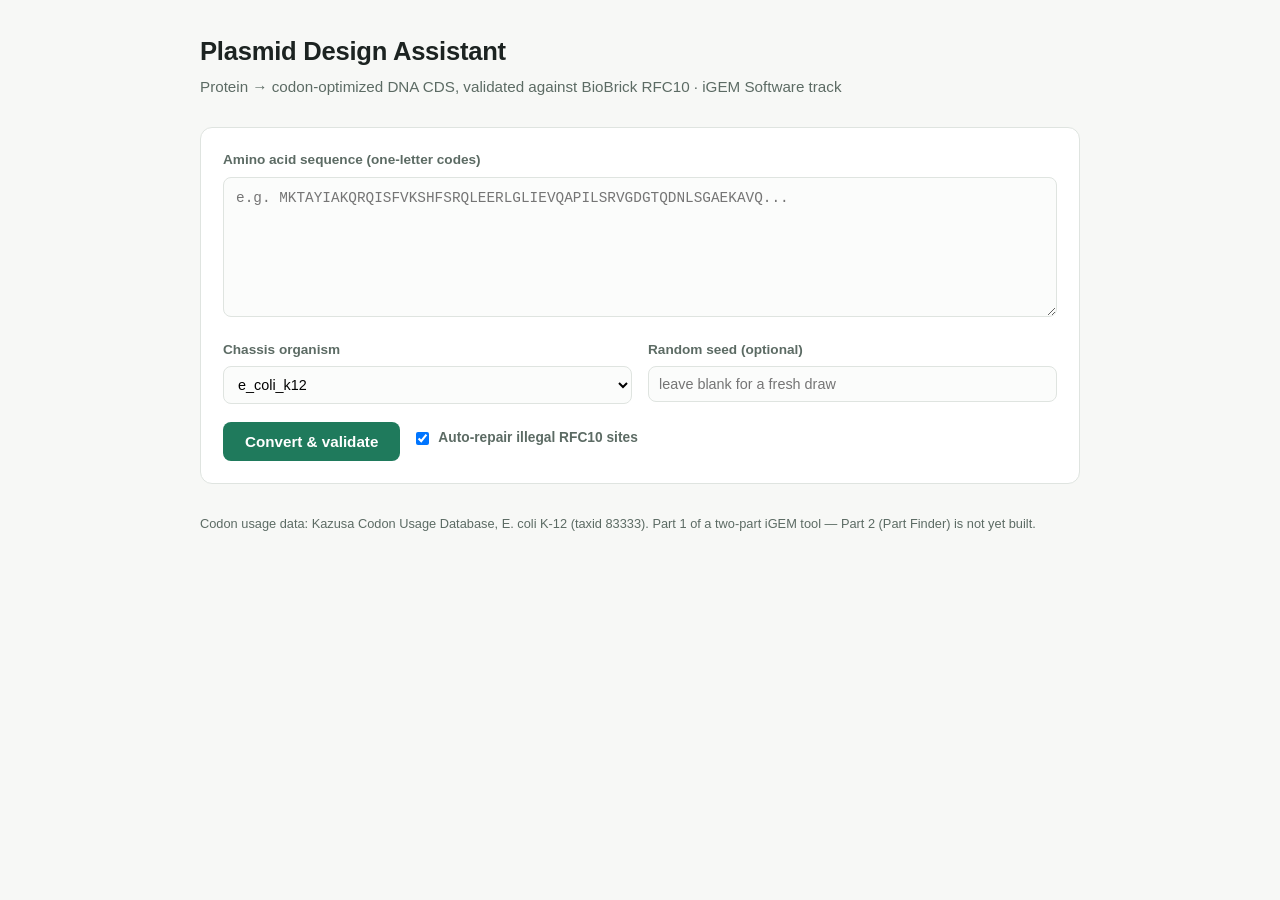
==== index.html @ 6139ef92 "added new stuff" ====
<!doctype html>
<html lang="en">
<head>
<meta charset="utf-8" />
<meta name="viewport" content="width=device-width, initial-scale=1" />
<title>Plasmid Design Assistant</title>
<style>
  :root {
    --bg: #f7f8f6;
    --panel: #ffffff;
    --ink: #1c2321;
    --muted: #5c6b64;
    --border: #dfe4e0;
    --accent: #1f7a5c;
    --accent-dark: #145940;
    --fail: #b3261e;
    --fail-bg: #fdecea;
    --warn: #8a5a00;
    --warn-bg: #fff6e0;
    --pass-bg: #e9f7ef;
    --mono: "SFMono-Regular", Consolas, "Liberation Mono", Menlo, monospace;
  }
  * { box-sizing: border-box; }
  body {
    margin: 0;
    background: var(--bg);
    color: var(--ink);
    font-family: -apple-system, BlinkMacSystemFont, "Segoe UI", Roboto, sans-serif;
    line-height: 1.5;
    padding: 32px 16px 64px;
  }
  .wrap { max-width: 880px; margin: 0 auto; }
  header { margin-bottom: 28px; }
  h1 { font-size: 1.6rem; margin: 0 0 6px; letter-spacing: -0.01em; }
  .subtitle { color: var(--muted); font-size: 0.95rem; margin: 0; }
  .panel {
    background: var(--panel);
    border: 1px solid var(--border);
    border-radius: 12px;
    padding: 22px;
    margin-bottom: 20px;
  }
  label { display: block; font-size: 0.85rem; font-weight: 600; margin-bottom: 6px; color: var(--muted); }
  textarea {
    width: 100%;
    min-height: 140px;
    padding: 12px;
    border: 1px solid var(--border);
    border-radius: 8px;
    font-family: var(--mono);
    font-size: 0.9rem;
    resize: vertical;
    background: #fbfcfb;
  }
  textarea:focus, select:focus, input:focus { outline: 2px solid var(--accent); outline-offset: 1px; }
  .row { display: flex; gap: 16px; flex-wrap: wrap; margin-top: 16px; }
  .field { flex: 1; min-width: 160px; }
  select, input[type="number"] {
    width: 100%;
    padding: 9px 10px;
    border: 1px solid var(--border);
    border-radius: 8px;
    font-size: 0.9rem;
    background: #fbfcfb;
  }
  .actions { margin-top: 18px; display: flex; align-items: center; gap: 12px; }
  button {
    background: var(--accent);
    color: white;
    border: none;
    padding: 11px 22px;
    border-radius: 8px;
    font-size: 0.95rem;
    font-weight: 600;
    cursor: pointer;
  }
  button:hover { background: var(--accent-dark); }
  button:disabled { background: #a9b6b0; cursor: not-allowed; }
  .hint { color: var(--muted); font-size: 0.82rem; }
  .checkbox-field { display: flex; align-items: center; gap: 6px; font-size: 0.86rem; color: var(--muted); cursor: pointer; }
  .checkbox-field input { width: auto; }
  .repair-note { border-radius: 8px; padding: 10px 12px; margin-top: 10px; font-size: 0.88rem; }
  .repair-note.resolved { background: var(--pass-bg); color: var(--accent-dark); }
  .repair-note.unresolved { background: var(--warn-bg); color: var(--warn); }
  .change-list { margin-top: 8px; font-family: var(--mono); font-size: 0.8rem; color: var(--muted); }
  .change-list div { margin-top: 3px; }
  .error-box {
    display: none;
    background: var(--fail-bg);
    color: var(--fail);
    border: 1px solid #f3c6c2;
    border-radius: 8px;
    padding: 12px 14px;
    margin-top: 16px;
    font-size: 0.9rem;
  }
  #results { display: none; }
  .banner {
    border-radius: 10px;
    padding: 14px 18px;
    font-weight: 700;
    font-size: 1.02rem;
    margin-bottom: 18px;
  }
  .banner.pass { background: var(--pass-bg); color: var(--accent-dark); }
  .banner.fail { background: var(--fail-bg); color: var(--fail); }
  .seq-box {
    font-family: var(--mono);
    font-size: 0.85rem;
    word-break: break-all;
    background: #f0f3f1;
    border: 1px solid var(--border);
    border-radius: 8px;
    padding: 12px;
    margin-top: 6px;
  }
  .meta-grid {
    display: grid;
    grid-template-columns: repeat(auto-fit, minmax(160px, 1fr));
    gap: 12px;
    margin: 14px 0;
  }
  .meta-item { background: #f0f3f1; border-radius: 8px; padding: 10px 12px; }
  .meta-item .k { font-size: 0.72rem; text-transform: uppercase; letter-spacing: 0.03em; color: var(--muted); }
  .meta-item .v { font-size: 0.98rem; font-weight: 600; margin-top: 2px; }
  table { width: 100%; border-collapse: collapse; margin-top: 10px; font-size: 0.88rem; }
  th, td { text-align: left; padding: 9px 10px; border-bottom: 1px solid var(--border); vertical-align: top; }
  th { color: var(--muted); font-weight: 600; font-size: 0.78rem; text-transform: uppercase; letter-spacing: 0.02em; }
  .status-pill {
    display: inline-block;
    padding: 2px 9px;
    border-radius: 999px;
    font-size: 0.76rem;
    font-weight: 700;
  }
  .status-pill.pass { background: var(--pass-bg); color: var(--accent-dark); }
  .status-pill.fail { background: var(--fail-bg); color: var(--fail); }
  .status-pill.warn { background: var(--warn-bg); color: var(--warn); }
  .occ { font-family: var(--mono); font-size: 0.8rem; color: var(--muted); margin-top: 3px; }
  footer { color: var(--muted); font-size: 0.8rem; margin-top: 30px; }
  footer a { color: var(--accent-dark); }
</style>
</head>
<body>
<div class="wrap">
  <header>
    <h1>Plasmid Design Assistant</h1>
    <p class="subtitle">Protein &rarr; codon-optimized DNA CDS, validated against BioBrick RFC10 &middot; iGEM Software track</p>
  </header>

  <div class="panel">
    <label for="protein">Amino acid sequence (one-letter codes)</label>
    <textarea id="protein" placeholder="e.g. MKTAYIAKQRQISFVKSHFSRQLEERLGLIEVQAPILSRVGDGTQDNLSGAEKAVQ..."></textarea>

    <div class="row">
      <div class="field">
        <label for="organism">Chassis organism</label>
        <select id="organism"></select>
      </div>
      <div class="field">
        <label for="seed">Random seed (optional)</label>
        <input id="seed" type="number" placeholder="leave blank for a fresh draw" />
      </div>
    </div>

    <div class="actions">
      <button id="submit">Convert &amp; validate</button>
      <label class="checkbox-field">
        <input type="checkbox" id="autoFix" checked />
        Auto-repair illegal RFC10 sites
      </label>
      <span class="hint" id="statusHint"></span>
    </div>

    <div class="error-box" id="errorBox"></div>
  </div>

  <div id="results">
    <div class="banner" id="banner"></div>

    <div class="panel">
      <div class="meta-grid">
        <div class="meta-item"><div class="k">Protein length</div><div class="v" id="metaProteinLen">-</div></div>
        <div class="meta-item"><div class="k">CDS length</div><div class="v" id="metaDnaLen">-</div></div>
        <div class="meta-item"><div class="k">Chassis</div><div class="v" id="metaOrganism">-</div></div>
        <div class="meta-item"><div class="k">Stop codon</div><div class="v" id="metaStop">-</div></div>
      </div>

      <label>Optimized DNA CDS</label>
      <div class="seq-box" id="dnaSeq"></div>
    </div>

    <div class="panel" id="repairPanel" style="display: none;">
      <label style="margin-bottom: 6px;">Automatic illegal-site repair</label>
      <div id="repairNote"></div>
      <div class="change-list" id="repairChanges"></div>
    </div>

    <div class="panel">
      <label style="margin-bottom: 10px;">RFC10 compatibility validation</label>
      <table>
        <thead>
          <tr><th>Enzyme</th><th>Site</th><th>Severity</th><th>Result</th></tr>
        </thead>
        <tbody id="validationBody"></tbody>
      </table>
    </div>

    <div class="panel">
      <label>Codon usage source</label>
      <p id="sourceText" style="margin: 4px 0 0; font-size: 0.88rem; color: var(--muted);"></p>
    </div>
  </div>

  <footer>
    Codon usage data: Kazusa Codon Usage Database, E. coli K-12 (taxid 83333). Part 1 of a two-part iGEM tool &mdash; Part 2 (Part Finder) is not yet built.
  </footer>
</div>

<script>
const proteinEl = document.getElementById("protein");
const organismEl = document.getElementById("organism");
const seedEl = document.getElementById("seed");
const autoFixEl = document.getElementById("autoFix");
const submitBtn = document.getElementById("submit");
const statusHint = document.getElementById("statusHint");
const errorBox = document.getElementById("errorBox");
const results = document.getElementById("results");

async function loadOrganisms() {
  try {
    const res = await fetch("/api/organisms");
    const data = await res.json();
    organismEl.innerHTML = "";
    for (const org of data.organisms) {
      const opt = document.createElement("option");
      opt.value = org;
      opt.textContent = org;
      if (org === data.default) opt.selected = true;
      organismEl.appendChild(opt);
    }
  } catch (e) {
    organismEl.innerHTML = '<option value="e_coli_k12">e_coli_k12</option>';
  }
}

function severityLabel(sev) {
  return sev === "fail" ? "Hard fail" : "Warning";
}

function statusPill(passed, severity) {
  if (passed) return '<span class="status-pill pass">PASS</span>';
  return severity === "fail"
    ? '<span class="status-pill fail">FAIL</span>'
    : '<span class="status-pill warn">FLAGGED</span>';
}

function render(report) {
  errorBox.style.display = "none";
  results.style.display = "block";

  const banner = document.getElementById("banner");
  const overallPass = report.validation.overall_pass;
  const repair = report.repair;
  banner.className = "banner " + (overallPass ? "pass" : "fail");
  if (overallPass && repair && repair.attempted && repair.resolved) {
    banner.textContent = "PASS — illegal site(s) were found and auto-repaired; see below";
  } else if (overallPass) {
    banner.textContent = "PASS — no illegal RFC10 restriction sites found";
  } else {
    banner.textContent = "FAIL — illegal RFC10 restriction site(s) found; see table below";
  }

  const repairPanel = document.getElementById("repairPanel");
  const repairNote = document.getElementById("repairNote");
  const repairChanges = document.getElementById("repairChanges");
  if (repair && repair.attempted) {
    repairPanel.style.display = "block";
    const n = repair.changes.length;
    repairNote.className = "repair-note " + (repair.resolved ? "resolved" : "unresolved");
    repairNote.textContent = repair.resolved
      ? `Resolved: changed ${n} codon(s) over ${repair.iterations} pass(es). The protein sequence is unchanged.`
      : `NOT fully resolved after ${repair.iterations} pass(es) (${n} codon(s) changed). ` +
        "One or more illegal sites could not be removed by a synonymous codon change alone.";
    repairChanges.innerHTML = repair.changes
      .map(
        (c) =>
          `<div>position ${c.position} (${c.amino_acid}): ${c.old_codon} &rarr; ${c.new_codon} &mdash; breaking up a ${c.enzyme} site</div>`
      )
      .join("");
  } else {
    repairPanel.style.display = "none";
  }

  document.getElementById("metaProteinLen").textContent = report.protein.length + " aa";
  document.getElementById("metaDnaLen").textContent = report.dna.length + " bp";
  document.getElementById("metaOrganism").textContent = report.organism;
  document.getElementById("metaStop").textContent = report.protein.stop_codon_appended
    ? "appended"
    : "from input";
  document.getElementById("dnaSeq").textContent = report.dna.sequence;

  const body = document.getElementById("validationBody");
  body.innerHTML = "";
  for (const check of report.validation.checks) {
    const tr = document.createElement("tr");
    let occHtml = "";
    if (check.occurrences.length) {
      occHtml = check.occurrences
        .map(
          (o) =>
            `<div class="occ">strand ${o.strand}, position ${o.start}-${o.end} (${o.matched_sequence})</div>`
        )
        .join("");
    }
    tr.innerHTML = `
      <td>${check.enzyme}</td>
      <td><code>${check.pattern}</code>${occHtml}</td>
      <td>${severityLabel(check.severity)}</td>
      <td>${statusPill(check.passed, check.severity)}</td>
    `;
    body.appendChild(tr);
  }

  const src = report.codon_usage_source;
  document.getElementById("sourceText").innerHTML =
    `${src.source} &mdash; <a href="${src.source_url}" target="_blank" rel="noopener">${src.source_url}</a>`;
}

async function submit() {
  const protein = proteinEl.value.trim();
  errorBox.style.display = "none";
  if (!protein) {
    errorBox.textContent = "Paste a protein sequence first.";
    errorBox.style.display = "block";
    return;
  }

  submitBtn.disabled = true;
  statusHint.textContent = "Converting...";
  results.style.display = "none";

  try {
    const res = await fetch("/api/convert", {
      method: "POST",
      headers: { "Content-Type": "application/json" },
      body: JSON.stringify({
        protein,
        organism: organismEl.value,
        seed: seedEl.value === "" ? null : seedEl.value,
        auto_fix: autoFixEl.checked,
      }),
    });
    const data = await res.json();
    if (!res.ok) {
      errorBox.textContent = data.error || "Something went wrong.";
      errorBox.style.display = "block";
    } else {
      render(data);
    }
  } catch (e) {
    errorBox.textContent = "Network error: " + e.message;
    errorBox.style.display = "block";
  } finally {
    submitBtn.disabled = false;
    statusHint.textContent = "";
  }
}

submitBtn.addEventListener("click", submit);
loadOrganisms();
</script>
</body>
</html>
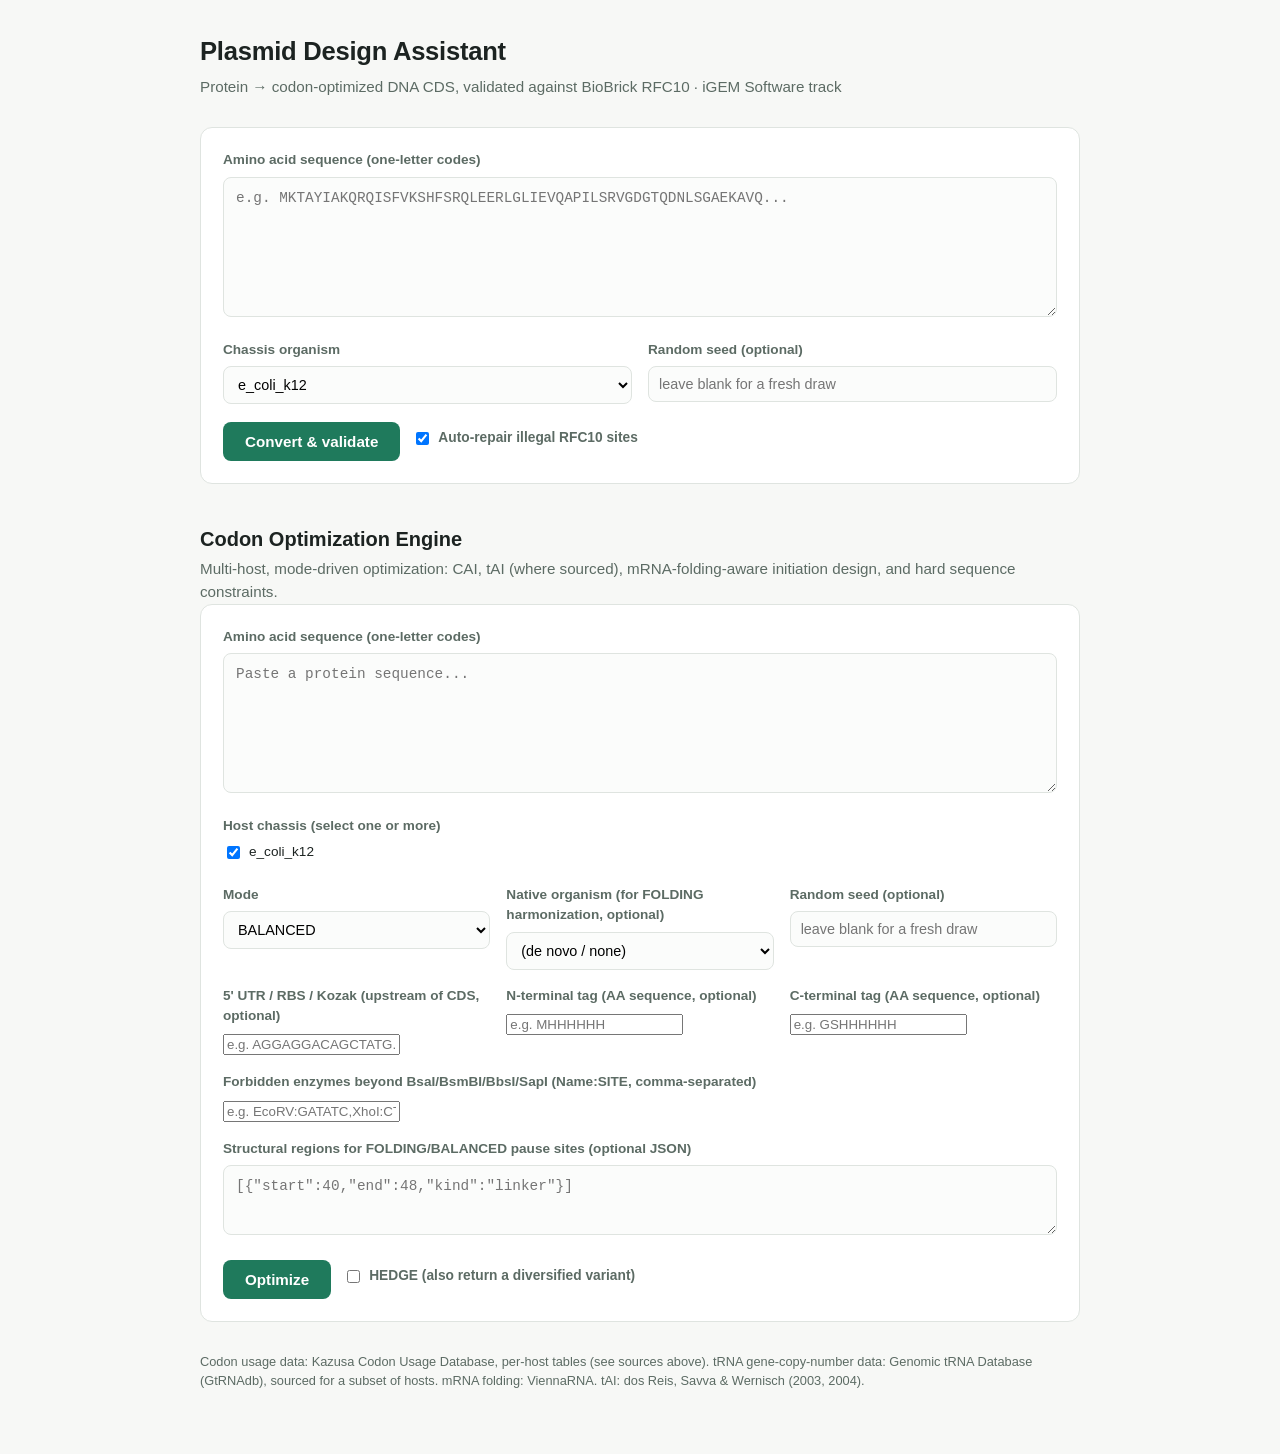
==== commit 31391dff: "Add multi-host, mode-driven codon optimization engine Implements the PRODUCTION/FOLDING/BALANCED/ALL" ====
--- a/index.html
+++ b/index.html
@@ -139,6 +139,22 @@
   .occ { font-family: var(--mono); font-size: 0.8rem; color: var(--muted); margin-top: 3px; }
   footer { color: var(--muted); font-size: 0.8rem; margin-top: 30px; }
   footer a { color: var(--accent-dark); }
+  h2 { font-size: 1.25rem; margin: 40px 0 4px; }
+  .host-grid { display: grid; grid-template-columns: repeat(auto-fill, minmax(150px, 1fr)); gap: 6px; margin-top: 6px; }
+  .host-grid label { display: flex; align-items: center; gap: 6px; font-weight: 400; font-size: 0.85rem; color: var(--ink); cursor: pointer; }
+  .host-grid input { width: auto; }
+  textarea.small { min-height: 70px; }
+  .opt-card { border: 1px solid var(--border); border-radius: 10px; padding: 16px 18px; margin-top: 14px; }
+  .opt-card h3 { margin: 0 0 8px; font-size: 1rem; }
+  .opt-card .seq-box { font-size: 0.78rem; }
+  .kv-grid { display: grid; grid-template-columns: repeat(auto-fit, minmax(140px, 1fr)); gap: 10px; margin: 10px 0; }
+  .kv-grid .item { background: #f0f3f1; border-radius: 8px; padding: 8px 10px; }
+  .kv-grid .item .k { font-size: 0.7rem; text-transform: uppercase; color: var(--muted); }
+  .kv-grid .item .v { font-size: 0.92rem; font-weight: 600; }
+  .badge-row { display: flex; flex-wrap: wrap; gap: 6px; margin-top: 8px; }
+  .notes-list { margin-top: 8px; font-size: 0.82rem; color: var(--muted); }
+  .notes-list div { margin-top: 3px; }
+  .caveat { font-style: italic; color: var(--muted); margin-top: 18px; font-size: 0.88rem; }
 </style>
 </head>
 <body>
@@ -212,8 +228,96 @@
     </div>
   </div>
 
+  <h2>Codon Optimization Engine</h2>
+  <p class="subtitle">Multi-host, mode-driven optimization: CAI, tAI (where sourced), mRNA-folding-aware initiation design, and hard sequence constraints.</p>
+
+  <div class="panel">
+    <label for="optProtein">Amino acid sequence (one-letter codes)</label>
+    <textarea id="optProtein" placeholder="Paste a protein sequence..."></textarea>
+
+    <div class="row">
+      <div class="field">
+        <label>Host chassis (select one or more)</label>
+        <div class="host-grid" id="optHosts"></div>
+      </div>
+    </div>
+
+    <div class="row">
+      <div class="field">
+        <label for="optMode">Mode</label>
+        <select id="optMode">
+          <option value="BALANCED" selected>BALANCED</option>
+          <option value="PRODUCTION">PRODUCTION</option>
+          <option value="FOLDING">FOLDING</option>
+          <option value="ALL">ALL</option>
+        </select>
+      </div>
+      <div class="field">
+        <label for="optNativeOrganism">Native organism (for FOLDING harmonization, optional)</label>
+        <select id="optNativeOrganism"><option value="">(de novo / none)</option></select>
+      </div>
+      <div class="field">
+        <label for="optSeed">Random seed (optional)</label>
+        <input id="optSeed" type="number" placeholder="leave blank for a fresh draw" />
+      </div>
+    </div>
+
+    <div class="row">
+      <div class="field">
+        <label for="optUtr">5' UTR / RBS / Kozak (upstream of CDS, optional)</label>
+        <input id="optUtr" type="text" placeholder="e.g. AGGAGGACAGCTATG..." />
+      </div>
+      <div class="field">
+        <label for="optNTag">N-terminal tag (AA sequence, optional)</label>
+        <input id="optNTag" type="text" placeholder="e.g. MHHHHHH" />
+      </div>
+      <div class="field">
+        <label for="optCTag">C-terminal tag (AA sequence, optional)</label>
+        <input id="optCTag" type="text" placeholder="e.g. GSHHHHHH" />
+      </div>
+    </div>
+
+    <div class="row">
+      <div class="field">
+        <label for="optForbidden">Forbidden enzymes beyond BsaI/BsmBI/BbsI/SapI (Name:SITE, comma-separated)</label>
+        <input id="optForbidden" type="text" placeholder="e.g. EcoRV:GATATC,XhoI:CTCGAG" />
+      </div>
+    </div>
+
+    <div class="row">
+      <div class="field">
+        <label for="optRegions">Structural regions for FOLDING/BALANCED pause sites (optional JSON)</label>
+        <textarea id="optRegions" class="small" placeholder='[{"start":40,"end":48,"kind":"linker"}]'></textarea>
+      </div>
+    </div>
+
+    <div class="actions">
+      <button id="optSubmit">Optimize</button>
+      <label class="checkbox-field">
+        <input type="checkbox" id="optHedge" />
+        HEDGE (also return a diversified variant)
+      </label>
+      <span class="hint" id="optStatusHint"></span>
+    </div>
+
+    <div class="error-box" id="optErrorBox"></div>
+  </div>
+
+  <div id="optResults" style="display: none;">
+    <div id="optCards"></div>
+
+    <div class="panel">
+      <label style="margin-bottom: 10px;">Summary</label>
+      <table>
+        <thead><tr><th>Host</th><th>Mode</th><th>CAI</th><th>tAI</th><th>5' dG</th><th>Result</th></tr></thead>
+        <tbody id="optSummaryBody"></tbody>
+      </table>
+      <p class="caveat" id="optCaveat"></p>
+    </div>
+  </div>
+
   <footer>
-    Codon usage data: Kazusa Codon Usage Database, E. coli K-12 (taxid 83333). Part 1 of a two-part iGEM tool &mdash; Part 2 (Part Finder) is not yet built.
+    Codon usage data: Kazusa Codon Usage Database, per-host tables (see sources above). tRNA gene-copy-number data: Genomic tRNA Database (GtRNAdb), sourced for a subset of hosts. mRNA folding: ViennaRNA. tAI: dos Reis, Savva &amp; Wernisch (2003, 2004).
   </footer>
 </div>
 
@@ -369,6 +473,192 @@
 
 submitBtn.addEventListener("click", submit);
 loadOrganisms();
+
+// ---------------------------------------------------------------------
+// Codon Optimization Engine
+// ---------------------------------------------------------------------
+const optProteinEl = document.getElementById("optProtein");
+const optHostsEl = document.getElementById("optHosts");
+const optModeEl = document.getElementById("optMode");
+const optNativeOrganismEl = document.getElementById("optNativeOrganism");
+const optSeedEl = document.getElementById("optSeed");
+const optUtrEl = document.getElementById("optUtr");
+const optNTagEl = document.getElementById("optNTag");
+const optCTagEl = document.getElementById("optCTag");
+const optForbiddenEl = document.getElementById("optForbidden");
+const optRegionsEl = document.getElementById("optRegions");
+const optHedgeEl = document.getElementById("optHedge");
+const optSubmitBtn = document.getElementById("optSubmit");
+const optStatusHint = document.getElementById("optStatusHint");
+const optErrorBox = document.getElementById("optErrorBox");
+const optResults = document.getElementById("optResults");
+
+async function loadOptHosts() {
+  try {
+    const res = await fetch("/api/organisms");
+    const data = await res.json();
+    optHostsEl.innerHTML = "";
+    for (const org of data.organisms) {
+      const label = document.createElement("label");
+      const input = document.createElement("input");
+      input.type = "checkbox";
+      input.value = org;
+      if (org === data.default) input.checked = true;
+      label.appendChild(input);
+      label.append(org);
+      optHostsEl.appendChild(label);
+
+      const opt = document.createElement("option");
+      opt.value = org;
+      opt.textContent = org;
+      optNativeOrganismEl.appendChild(opt);
+    }
+  } catch (e) {
+    optHostsEl.innerHTML = '<label><input type="checkbox" value="e_coli_k12" checked>e_coli_k12</label>';
+  }
+}
+
+function fmtNum(v, digits) {
+  return v === null || v === undefined ? "-" : v.toFixed(digits);
+}
+
+function optRenderCard(seq) {
+  const card = document.createElement("div");
+  card.className = "opt-card";
+  const badges = Object.entries(seq.constraint_pass_fail)
+    .map(([name, passed]) => `<span class="status-pill ${passed ? "pass" : "fail"}">${passed ? "PASS" : "FAIL"} ${name}</span>`)
+    .join(" ");
+  const notes = (seq.notes || []).map((n) => `<div>&bull; ${n}</div>`).join("");
+  card.innerHTML = `
+    <h3>${seq.host} &mdash; ${seq.mode}</h3>
+    <div class="kv-grid">
+      <div class="item"><div class="k">CAI</div><div class="v">${seq.cai !== null ? fmtNum(seq.cai, 3) : "unavailable"}</div></div>
+      <div class="item"><div class="k">Expr-weighted CAI</div><div class="v">${seq.expression_weighted_cai !== null ? fmtNum(seq.expression_weighted_cai, 3) : "unavailable"}</div></div>
+      <div class="item"><div class="k">tAI</div><div class="v">${seq.tai !== null ? fmtNum(seq.tai, 3) : "unavailable"}</div></div>
+      <div class="item"><div class="k">5' dG</div><div class="v">${seq.five_prime_dG !== null ? fmtNum(seq.five_prime_dG, 2) + " kcal/mol" : "unavailable"}</div></div>
+      <div class="item"><div class="k">GC% overall</div><div class="v">${(seq.gc_overall * 100).toFixed(1)}%</div></div>
+      <div class="item"><div class="k">GC% window range</div><div class="v">${(seq.gc_window_min * 100).toFixed(1)}&ndash;${(seq.gc_window_max * 100).toFixed(1)}%</div></div>
+      <div class="item"><div class="k">Repeated 15-mers</div><div class="v">${seq.repeated_15mers}</div></div>
+      <div class="item"><div class="k">Pause sites placed</div><div class="v">${seq.pause_site_count}</div></div>
+    </div>
+    <div class="seq-box">${seq.dna}</div>
+    <div class="badge-row">${badges}</div>
+    ${notes ? `<div class="notes-list">${notes}</div>` : ""}
+  `;
+  return card;
+}
+
+function optRender(report) {
+  optErrorBox.style.display = "none";
+  optResults.style.display = "block";
+
+  const cardsEl = document.getElementById("optCards");
+  cardsEl.innerHTML = "";
+  for (const seq of report.sequences) {
+    cardsEl.appendChild(optRenderCard(seq));
+  }
+
+  const body = document.getElementById("optSummaryBody");
+  body.innerHTML = "";
+  for (const row of report.summary_table) {
+    const tr = document.createElement("tr");
+    tr.innerHTML = `
+      <td>${row.host}</td>
+      <td>${row.mode}</td>
+      <td>${fmtNum(row.cai, 3)}</td>
+      <td>${fmtNum(row.tai, 3)}</td>
+      <td>${fmtNum(row.five_prime_dG, 2)}</td>
+      <td>${row.pass ? '<span class="status-pill pass">PASS</span>' : '<span class="status-pill fail">FAIL</span>'}</td>
+    `;
+    body.appendChild(tr);
+  }
+
+  document.getElementById("optCaveat").textContent = report.caveat;
+}
+
+async function optSubmit() {
+  const protein = optProteinEl.value.trim();
+  optErrorBox.style.display = "none";
+  if (!protein) {
+    optErrorBox.textContent = "Paste a protein sequence first.";
+    optErrorBox.style.display = "block";
+    return;
+  }
+  const hosts = Array.from(optHostsEl.querySelectorAll("input:checked")).map((el) => el.value);
+  if (!hosts.length) {
+    optErrorBox.textContent = "Select at least one host chassis.";
+    optErrorBox.style.display = "block";
+    return;
+  }
+
+  let forbidden_enzymes = [];
+  const forbiddenRaw = optForbiddenEl.value.trim();
+  if (forbiddenRaw) {
+    try {
+      forbidden_enzymes = forbiddenRaw.split(",").map((item) => {
+        const [name, pattern] = item.split(":");
+        if (!name || !pattern) throw new Error("bad entry");
+        return { name: name.trim(), pattern: pattern.trim().toUpperCase() };
+      });
+    } catch (e) {
+      optErrorBox.textContent = "Forbidden enzymes must look like Name:SITE, comma-separated.";
+      optErrorBox.style.display = "block";
+      return;
+    }
+  }
+
+  let structural_regions = [];
+  const regionsRaw = optRegionsEl.value.trim();
+  if (regionsRaw) {
+    try {
+      structural_regions = JSON.parse(regionsRaw);
+    } catch (e) {
+      optErrorBox.textContent = "Structural regions must be valid JSON.";
+      optErrorBox.style.display = "block";
+      return;
+    }
+  }
+
+  optSubmitBtn.disabled = true;
+  optStatusHint.textContent = "Optimizing... this can take a while for ALL mode / long proteins.";
+  optResults.style.display = "none";
+
+  try {
+    const res = await fetch("/api/optimize", {
+      method: "POST",
+      headers: { "Content-Type": "application/json" },
+      body: JSON.stringify({
+        protein,
+        hosts,
+        mode: optModeEl.value,
+        native_organism: optNativeOrganismEl.value || null,
+        five_prime_utr: optUtrEl.value.trim(),
+        n_tag: optNTagEl.value.trim(),
+        c_tag: optCTagEl.value.trim(),
+        forbidden_enzymes,
+        structural_regions,
+        hedge: optHedgeEl.checked,
+        seed: optSeedEl.value === "" ? null : optSeedEl.value,
+      }),
+    });
+    const data = await res.json();
+    if (!res.ok) {
+      optErrorBox.textContent = data.error || "Something went wrong.";
+      optErrorBox.style.display = "block";
+    } else {
+      optRender(data);
+    }
+  } catch (e) {
+    optErrorBox.textContent = "Network error: " + e.message;
+    optErrorBox.style.display = "block";
+  } finally {
+    optSubmitBtn.disabled = false;
+    optStatusHint.textContent = "";
+  }
+}
+
+optSubmitBtn.addEventListener("click", optSubmit);
+loadOptHosts();
 </script>
 </body>
 </html>
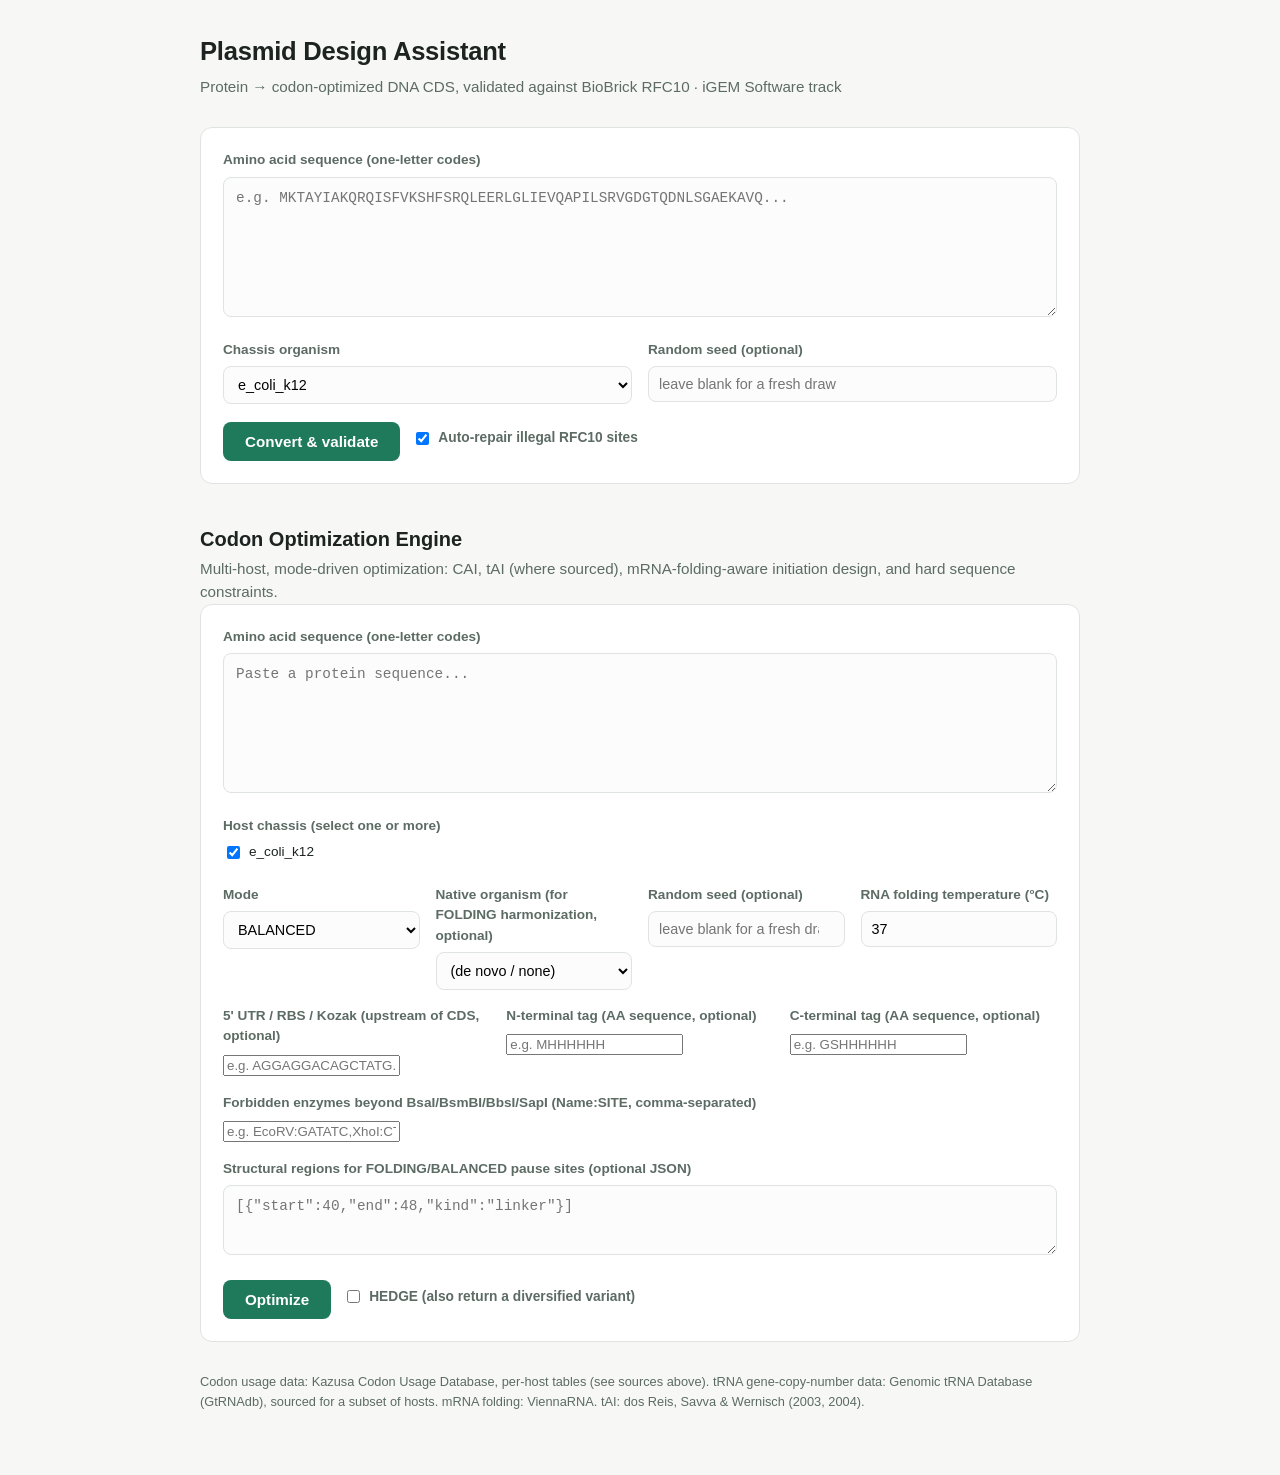
==== commit 11f31dd8: "Tighten codon optimizer to the revised hard-constraint spec Rewrites the optimization engine's const" ====
--- a/index.html
+++ b/index.html
@@ -260,6 +260,10 @@
         <label for="optSeed">Random seed (optional)</label>
         <input id="optSeed" type="number" placeholder="leave blank for a fresh draw" />
       </div>
+      <div class="field">
+        <label for="optTemperature">RNA folding temperature (&deg;C)</label>
+        <input id="optTemperature" type="number" value="37" step="0.5" placeholder="37 (use induction temp if known)" />
+      </div>
     </div>
 
     <div class="row">
@@ -482,6 +486,7 @@
 const optModeEl = document.getElementById("optMode");
 const optNativeOrganismEl = document.getElementById("optNativeOrganism");
 const optSeedEl = document.getElementById("optSeed");
+const optTemperatureEl = document.getElementById("optTemperature");
 const optUtrEl = document.getElementById("optUtr");
 const optNTagEl = document.getElementById("optNTag");
 const optCTagEl = document.getElementById("optCTag");
@@ -535,7 +540,14 @@
       <div class="item"><div class="k">CAI</div><div class="v">${seq.cai !== null ? fmtNum(seq.cai, 3) : "unavailable"}</div></div>
       <div class="item"><div class="k">Expr-weighted CAI</div><div class="v">${seq.expression_weighted_cai !== null ? fmtNum(seq.expression_weighted_cai, 3) : "unavailable"}</div></div>
       <div class="item"><div class="k">tAI</div><div class="v">${seq.tai !== null ? fmtNum(seq.tai, 3) : "unavailable"}</div></div>
-      <div class="item"><div class="k">5' dG</div><div class="v">${seq.five_prime_dG !== null ? fmtNum(seq.five_prime_dG, 2) + " kcal/mol" : "unavailable"}</div></div>
+      <div class="item"><div class="k">Min w used</div><div class="v">${fmtNum(seq.min_w_used, 3)}</div></div>
+      <div class="item"><div class="k">Codons w&lt;0.3</div><div class="v">${seq.codons_below_w_threshold}</div></div>
+      <div class="item"><div class="k">5' dG (-20/+40)</div><div class="v">${seq.five_prime_dG !== null ? fmtNum(seq.five_prime_dG, 2) + " kcal/mol" : "unavailable"}</div></div>
+      <div class="item"><div class="k">Init region unpaired</div><div class="v">${seq.init_region_unpaired === null ? "unavailable" : (seq.init_region_unpaired ? "yes" : "NO")}</div></div>
+      <div class="item"><div class="k">Worst 60nt window MFE</div><div class="v">${seq.worst_window_mfe !== null ? fmtNum(seq.worst_window_mfe, 2) + " kcal/mol" : "unavailable"}</div></div>
+      <div class="item"><div class="k">Longest stem</div><div class="v">${seq.longest_stem} bp</div></div>
+      <div class="item"><div class="k">Terminator-like motifs</div><div class="v">${seq.terminator_motifs.length}</div></div>
+      <div class="item"><div class="k">Inverted repeats</div><div class="v">${seq.inverted_repeats.length}</div></div>
       <div class="item"><div class="k">GC% overall</div><div class="v">${(seq.gc_overall * 100).toFixed(1)}%</div></div>
       <div class="item"><div class="k">GC% window range</div><div class="v">${(seq.gc_window_min * 100).toFixed(1)}&ndash;${(seq.gc_window_max * 100).toFixed(1)}%</div></div>
       <div class="item"><div class="k">Repeated 15-mers</div><div class="v">${seq.repeated_15mers}</div></div>
@@ -639,6 +651,7 @@
         structural_regions,
         hedge: optHedgeEl.checked,
         seed: optSeedEl.value === "" ? null : optSeedEl.value,
+        temperature: optTemperatureEl.value === "" ? 37 : optTemperatureEl.value,
       }),
     });
     const data = await res.json();
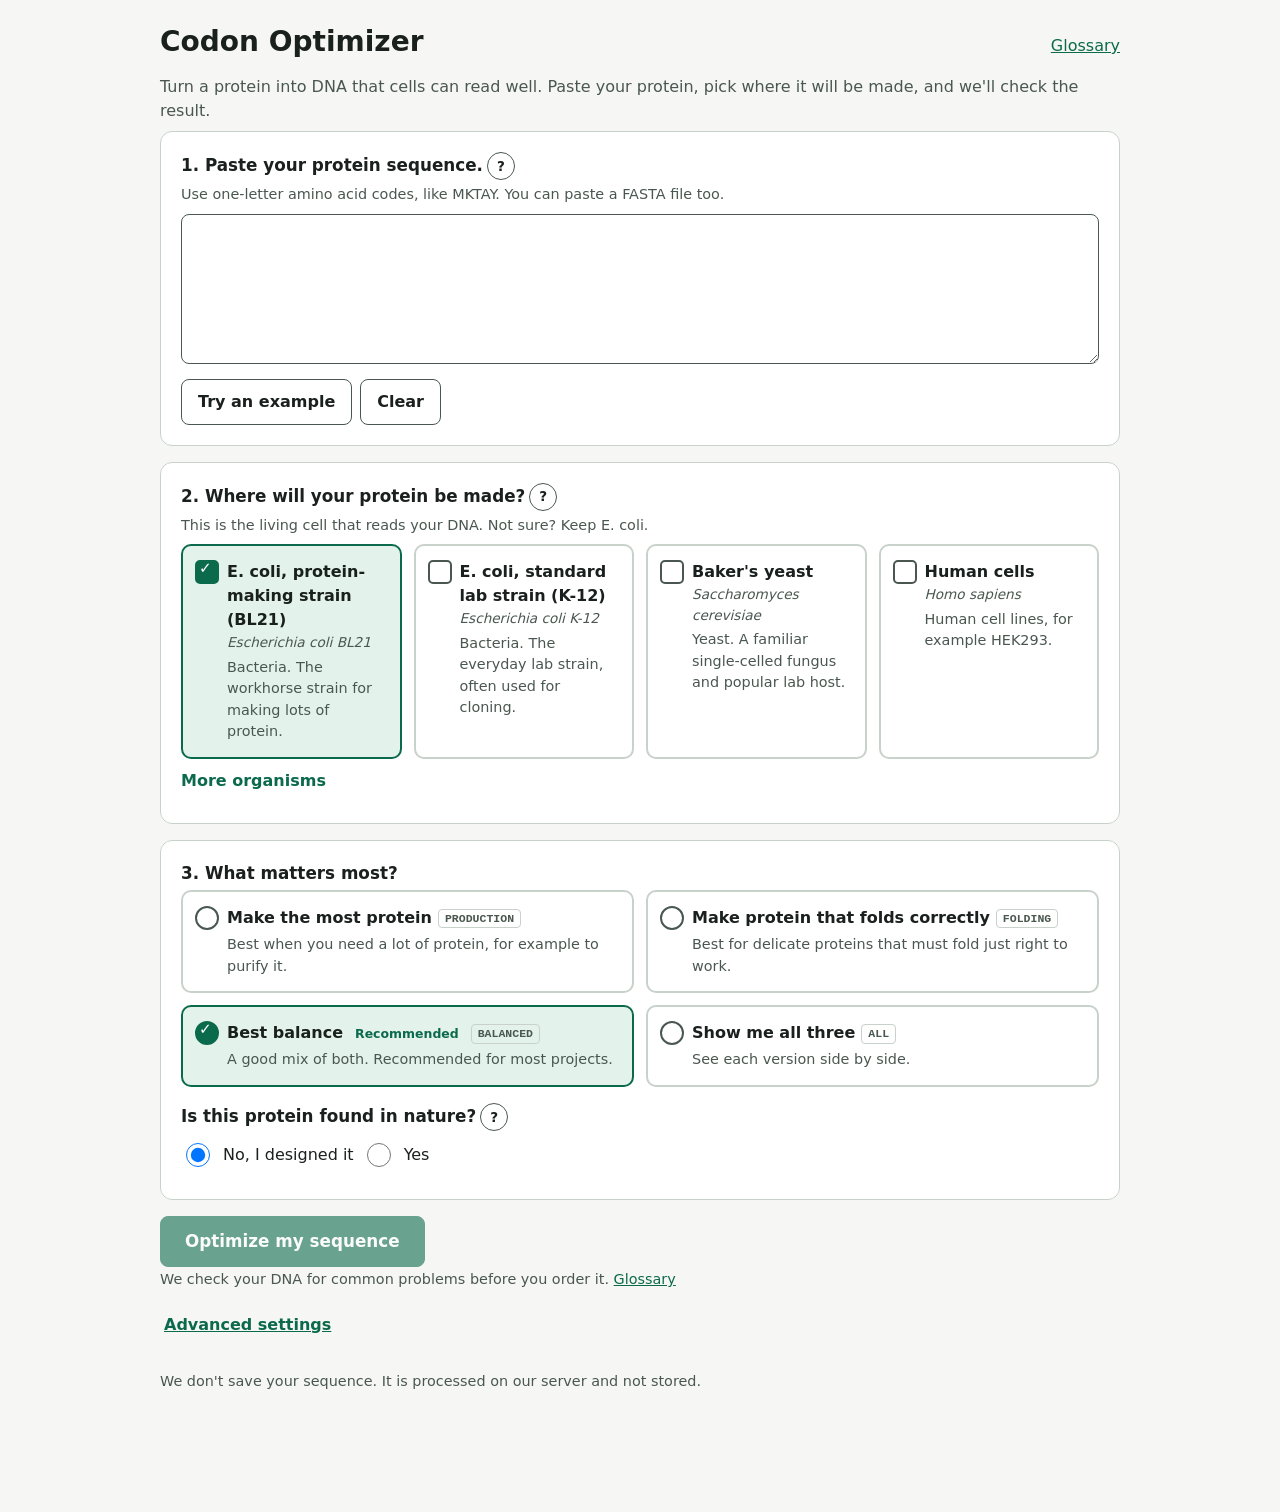
==== commit 27ad577b: "Redesign the optimizer UI for beginners; fix three engine bugs New client (static/): 3-step form wit" ====
--- a/index.html
+++ b/index.html
@@ -1,677 +1,15 @@
 <!doctype html>
 <html lang="en">
 <head>
-<meta charset="utf-8" />
-<meta name="viewport" content="width=device-width, initial-scale=1" />
-<title>Plasmid Design Assistant</title>
-<style>
-  :root {
-    --bg: #f7f8f6;
-    --panel: #ffffff;
-    --ink: #1c2321;
-    --muted: #5c6b64;
-    --border: #dfe4e0;
-    --accent: #1f7a5c;
-    --accent-dark: #145940;
-    --fail: #b3261e;
-    --fail-bg: #fdecea;
-    --warn: #8a5a00;
-    --warn-bg: #fff6e0;
-    --pass-bg: #e9f7ef;
-    --mono: "SFMono-Regular", Consolas, "Liberation Mono", Menlo, monospace;
-  }
-  * { box-sizing: border-box; }
-  body {
-    margin: 0;
-    background: var(--bg);
-    color: var(--ink);
-    font-family: -apple-system, BlinkMacSystemFont, "Segoe UI", Roboto, sans-serif;
-    line-height: 1.5;
-    padding: 32px 16px 64px;
-  }
-  .wrap { max-width: 880px; margin: 0 auto; }
-  header { margin-bottom: 28px; }
-  h1 { font-size: 1.6rem; margin: 0 0 6px; letter-spacing: -0.01em; }
-  .subtitle { color: var(--muted); font-size: 0.95rem; margin: 0; }
-  .panel {
-    background: var(--panel);
-    border: 1px solid var(--border);
-    border-radius: 12px;
-    padding: 22px;
-    margin-bottom: 20px;
-  }
-  label { display: block; font-size: 0.85rem; font-weight: 600; margin-bottom: 6px; color: var(--muted); }
-  textarea {
-    width: 100%;
-    min-height: 140px;
-    padding: 12px;
-    border: 1px solid var(--border);
-    border-radius: 8px;
-    font-family: var(--mono);
-    font-size: 0.9rem;
-    resize: vertical;
-    background: #fbfcfb;
-  }
-  textarea:focus, select:focus, input:focus { outline: 2px solid var(--accent); outline-offset: 1px; }
-  .row { display: flex; gap: 16px; flex-wrap: wrap; margin-top: 16px; }
-  .field { flex: 1; min-width: 160px; }
-  select, input[type="number"] {
-    width: 100%;
-    padding: 9px 10px;
-    border: 1px solid var(--border);
-    border-radius: 8px;
-    font-size: 0.9rem;
-    background: #fbfcfb;
-  }
-  .actions { margin-top: 18px; display: flex; align-items: center; gap: 12px; }
-  button {
-    background: var(--accent);
-    color: white;
-    border: none;
-    padding: 11px 22px;
-    border-radius: 8px;
-    font-size: 0.95rem;
-    font-weight: 600;
-    cursor: pointer;
-  }
-  button:hover { background: var(--accent-dark); }
-  button:disabled { background: #a9b6b0; cursor: not-allowed; }
-  .hint { color: var(--muted); font-size: 0.82rem; }
-  .checkbox-field { display: flex; align-items: center; gap: 6px; font-size: 0.86rem; color: var(--muted); cursor: pointer; }
-  .checkbox-field input { width: auto; }
-  .repair-note { border-radius: 8px; padding: 10px 12px; margin-top: 10px; font-size: 0.88rem; }
-  .repair-note.resolved { background: var(--pass-bg); color: var(--accent-dark); }
-  .repair-note.unresolved { background: var(--warn-bg); color: var(--warn); }
-  .change-list { margin-top: 8px; font-family: var(--mono); font-size: 0.8rem; color: var(--muted); }
-  .change-list div { margin-top: 3px; }
-  .error-box {
-    display: none;
-    background: var(--fail-bg);
-    color: var(--fail);
-    border: 1px solid #f3c6c2;
-    border-radius: 8px;
-    padding: 12px 14px;
-    margin-top: 16px;
-    font-size: 0.9rem;
-  }
-  #results { display: none; }
-  .banner {
-    border-radius: 10px;
-    padding: 14px 18px;
-    font-weight: 700;
-    font-size: 1.02rem;
-    margin-bottom: 18px;
-  }
-  .banner.pass { background: var(--pass-bg); color: var(--accent-dark); }
-  .banner.fail { background: var(--fail-bg); color: var(--fail); }
-  .seq-box {
-    font-family: var(--mono);
-    font-size: 0.85rem;
-    word-break: break-all;
-    background: #f0f3f1;
-    border: 1px solid var(--border);
-    border-radius: 8px;
-    padding: 12px;
-    margin-top: 6px;
-  }
-  .meta-grid {
-    display: grid;
-    grid-template-columns: repeat(auto-fit, minmax(160px, 1fr));
-    gap: 12px;
-    margin: 14px 0;
-  }
-  .meta-item { background: #f0f3f1; border-radius: 8px; padding: 10px 12px; }
-  .meta-item .k { font-size: 0.72rem; text-transform: uppercase; letter-spacing: 0.03em; color: var(--muted); }
-  .meta-item .v { font-size: 0.98rem; font-weight: 600; margin-top: 2px; }
-  table { width: 100%; border-collapse: collapse; margin-top: 10px; font-size: 0.88rem; }
-  th, td { text-align: left; padding: 9px 10px; border-bottom: 1px solid var(--border); vertical-align: top; }
-  th { color: var(--muted); font-weight: 600; font-size: 0.78rem; text-transform: uppercase; letter-spacing: 0.02em; }
-  .status-pill {
-    display: inline-block;
-    padding: 2px 9px;
-    border-radius: 999px;
-    font-size: 0.76rem;
-    font-weight: 700;
-  }
-  .status-pill.pass { background: var(--pass-bg); color: var(--accent-dark); }
-  .status-pill.fail { background: var(--fail-bg); color: var(--fail); }
-  .status-pill.warn { background: var(--warn-bg); color: var(--warn); }
-  .occ { font-family: var(--mono); font-size: 0.8rem; color: var(--muted); margin-top: 3px; }
-  footer { color: var(--muted); font-size: 0.8rem; margin-top: 30px; }
-  footer a { color: var(--accent-dark); }
-  h2 { font-size: 1.25rem; margin: 40px 0 4px; }
-  .host-grid { display: grid; grid-template-columns: repeat(auto-fill, minmax(150px, 1fr)); gap: 6px; margin-top: 6px; }
-  .host-grid label { display: flex; align-items: center; gap: 6px; font-weight: 400; font-size: 0.85rem; color: var(--ink); cursor: pointer; }
-  .host-grid input { width: auto; }
-  textarea.small { min-height: 70px; }
-  .opt-card { border: 1px solid var(--border); border-radius: 10px; padding: 16px 18px; margin-top: 14px; }
-  .opt-card h3 { margin: 0 0 8px; font-size: 1rem; }
-  .opt-card .seq-box { font-size: 0.78rem; }
-  .kv-grid { display: grid; grid-template-columns: repeat(auto-fit, minmax(140px, 1fr)); gap: 10px; margin: 10px 0; }
-  .kv-grid .item { background: #f0f3f1; border-radius: 8px; padding: 8px 10px; }
-  .kv-grid .item .k { font-size: 0.7rem; text-transform: uppercase; color: var(--muted); }
-  .kv-grid .item .v { font-size: 0.92rem; font-weight: 600; }
-  .badge-row { display: flex; flex-wrap: wrap; gap: 6px; margin-top: 8px; }
-  .notes-list { margin-top: 8px; font-size: 0.82rem; color: var(--muted); }
-  .notes-list div { margin-top: 3px; }
-  .caveat { font-style: italic; color: var(--muted); margin-top: 18px; font-size: 0.88rem; }
-</style>
+<meta charset="utf-8">
+<meta name="viewport" content="width=device-width, initial-scale=1">
+<title>Codon Optimizer</title>
+<link rel="stylesheet" href="/static/app.css">
 </head>
 <body>
-<div class="wrap">
-  <header>
-    <h1>Plasmid Design Assistant</h1>
-    <p class="subtitle">Protein &rarr; codon-optimized DNA CDS, validated against BioBrick RFC10 &middot; iGEM Software track</p>
-  </header>
-
-  <div class="panel">
-    <label for="protein">Amino acid sequence (one-letter codes)</label>
-    <textarea id="protein" placeholder="e.g. MKTAYIAKQRQISFVKSHFSRQLEERLGLIEVQAPILSRVGDGTQDNLSGAEKAVQ..."></textarea>
-
-    <div class="row">
-      <div class="field">
-        <label for="organism">Chassis organism</label>
-        <select id="organism"></select>
-      </div>
-      <div class="field">
-        <label for="seed">Random seed (optional)</label>
-        <input id="seed" type="number" placeholder="leave blank for a fresh draw" />
-      </div>
-    </div>
-
-    <div class="actions">
-      <button id="submit">Convert &amp; validate</button>
-      <label class="checkbox-field">
-        <input type="checkbox" id="autoFix" checked />
-        Auto-repair illegal RFC10 sites
-      </label>
-      <span class="hint" id="statusHint"></span>
-    </div>
-
-    <div class="error-box" id="errorBox"></div>
-  </div>
-
-  <div id="results">
-    <div class="banner" id="banner"></div>
-
-    <div class="panel">
-      <div class="meta-grid">
-        <div class="meta-item"><div class="k">Protein length</div><div class="v" id="metaProteinLen">-</div></div>
-        <div class="meta-item"><div class="k">CDS length</div><div class="v" id="metaDnaLen">-</div></div>
-        <div class="meta-item"><div class="k">Chassis</div><div class="v" id="metaOrganism">-</div></div>
-        <div class="meta-item"><div class="k">Stop codon</div><div class="v" id="metaStop">-</div></div>
-      </div>
-
-      <label>Optimized DNA CDS</label>
-      <div class="seq-box" id="dnaSeq"></div>
-    </div>
-
-    <div class="panel" id="repairPanel" style="display: none;">
-      <label style="margin-bottom: 6px;">Automatic illegal-site repair</label>
-      <div id="repairNote"></div>
-      <div class="change-list" id="repairChanges"></div>
-    </div>
-
-    <div class="panel">
-      <label style="margin-bottom: 10px;">RFC10 compatibility validation</label>
-      <table>
-        <thead>
-          <tr><th>Enzyme</th><th>Site</th><th>Severity</th><th>Result</th></tr>
-        </thead>
-        <tbody id="validationBody"></tbody>
-      </table>
-    </div>
-
-    <div class="panel">
-      <label>Codon usage source</label>
-      <p id="sourceText" style="margin: 4px 0 0; font-size: 0.88rem; color: var(--muted);"></p>
-    </div>
-  </div>
-
-  <h2>Codon Optimization Engine</h2>
-  <p class="subtitle">Multi-host, mode-driven optimization: CAI, tAI (where sourced), mRNA-folding-aware initiation design, and hard sequence constraints.</p>
-
-  <div class="panel">
-    <label for="optProtein">Amino acid sequence (one-letter codes)</label>
-    <textarea id="optProtein" placeholder="Paste a protein sequence..."></textarea>
-
-    <div class="row">
-      <div class="field">
-        <label>Host chassis (select one or more)</label>
-        <div class="host-grid" id="optHosts"></div>
-      </div>
-    </div>
-
-    <div class="row">
-      <div class="field">
-        <label for="optMode">Mode</label>
-        <select id="optMode">
-          <option value="BALANCED" selected>BALANCED</option>
-          <option value="PRODUCTION">PRODUCTION</option>
-          <option value="FOLDING">FOLDING</option>
-          <option value="ALL">ALL</option>
-        </select>
-      </div>
-      <div class="field">
-        <label for="optNativeOrganism">Native organism (for FOLDING harmonization, optional)</label>
-        <select id="optNativeOrganism"><option value="">(de novo / none)</option></select>
-      </div>
-      <div class="field">
-        <label for="optSeed">Random seed (optional)</label>
-        <input id="optSeed" type="number" placeholder="leave blank for a fresh draw" />
-      </div>
-      <div class="field">
-        <label for="optTemperature">RNA folding temperature (&deg;C)</label>
-        <input id="optTemperature" type="number" value="37" step="0.5" placeholder="37 (use induction temp if known)" />
-      </div>
-    </div>
-
-    <div class="row">
-      <div class="field">
-        <label for="optUtr">5' UTR / RBS / Kozak (upstream of CDS, optional)</label>
-        <input id="optUtr" type="text" placeholder="e.g. AGGAGGACAGCTATG..." />
-      </div>
-      <div class="field">
-        <label for="optNTag">N-terminal tag (AA sequence, optional)</label>
-        <input id="optNTag" type="text" placeholder="e.g. MHHHHHH" />
-      </div>
-      <div class="field">
-        <label for="optCTag">C-terminal tag (AA sequence, optional)</label>
-        <input id="optCTag" type="text" placeholder="e.g. GSHHHHHH" />
-      </div>
-    </div>
-
-    <div class="row">
-      <div class="field">
-        <label for="optForbidden">Forbidden enzymes beyond BsaI/BsmBI/BbsI/SapI (Name:SITE, comma-separated)</label>
-        <input id="optForbidden" type="text" placeholder="e.g. EcoRV:GATATC,XhoI:CTCGAG" />
-      </div>
-    </div>
-
-    <div class="row">
-      <div class="field">
-        <label for="optRegions">Structural regions for FOLDING/BALANCED pause sites (optional JSON)</label>
-        <textarea id="optRegions" class="small" placeholder='[{"start":40,"end":48,"kind":"linker"}]'></textarea>
-      </div>
-    </div>
-
-    <div class="actions">
-      <button id="optSubmit">Optimize</button>
-      <label class="checkbox-field">
-        <input type="checkbox" id="optHedge" />
-        HEDGE (also return a diversified variant)
-      </label>
-      <span class="hint" id="optStatusHint"></span>
-    </div>
-
-    <div class="error-box" id="optErrorBox"></div>
-  </div>
-
-  <div id="optResults" style="display: none;">
-    <div id="optCards"></div>
-
-    <div class="panel">
-      <label style="margin-bottom: 10px;">Summary</label>
-      <table>
-        <thead><tr><th>Host</th><th>Mode</th><th>CAI</th><th>tAI</th><th>5' dG</th><th>Result</th></tr></thead>
-        <tbody id="optSummaryBody"></tbody>
-      </table>
-      <p class="caveat" id="optCaveat"></p>
-    </div>
-  </div>
-
-  <footer>
-    Codon usage data: Kazusa Codon Usage Database, per-host tables (see sources above). tRNA gene-copy-number data: Genomic tRNA Database (GtRNAdb), sourced for a subset of hosts. mRNA folding: ViennaRNA. tAI: dos Reis, Savva &amp; Wernisch (2003, 2004).
-  </footer>
-</div>
-
-<script>
-const proteinEl = document.getElementById("protein");
-const organismEl = document.getElementById("organism");
-const seedEl = document.getElementById("seed");
-const autoFixEl = document.getElementById("autoFix");
-const submitBtn = document.getElementById("submit");
-const statusHint = document.getElementById("statusHint");
-const errorBox = document.getElementById("errorBox");
-const results = document.getElementById("results");
-
-async function loadOrganisms() {
-  try {
-    const res = await fetch("/api/organisms");
-    const data = await res.json();
-    organismEl.innerHTML = "";
-    for (const org of data.organisms) {
-      const opt = document.createElement("option");
-      opt.value = org;
-      opt.textContent = org;
-      if (org === data.default) opt.selected = true;
-      organismEl.appendChild(opt);
-    }
-  } catch (e) {
-    organismEl.innerHTML = '<option value="e_coli_k12">e_coli_k12</option>';
-  }
-}
-
-function severityLabel(sev) {
-  return sev === "fail" ? "Hard fail" : "Warning";
-}
-
-function statusPill(passed, severity) {
-  if (passed) return '<span class="status-pill pass">PASS</span>';
-  return severity === "fail"
-    ? '<span class="status-pill fail">FAIL</span>'
-    : '<span class="status-pill warn">FLAGGED</span>';
-}
-
-function render(report) {
-  errorBox.style.display = "none";
-  results.style.display = "block";
-
-  const banner = document.getElementById("banner");
-  const overallPass = report.validation.overall_pass;
-  const repair = report.repair;
-  banner.className = "banner " + (overallPass ? "pass" : "fail");
-  if (overallPass && repair && repair.attempted && repair.resolved) {
-    banner.textContent = "PASS — illegal site(s) were found and auto-repaired; see below";
-  } else if (overallPass) {
-    banner.textContent = "PASS — no illegal RFC10 restriction sites found";
-  } else {
-    banner.textContent = "FAIL — illegal RFC10 restriction site(s) found; see table below";
-  }
-
-  const repairPanel = document.getElementById("repairPanel");
-  const repairNote = document.getElementById("repairNote");
-  const repairChanges = document.getElementById("repairChanges");
-  if (repair && repair.attempted) {
-    repairPanel.style.display = "block";
-    const n = repair.changes.length;
-    repairNote.className = "repair-note " + (repair.resolved ? "resolved" : "unresolved");
-    repairNote.textContent = repair.resolved
-      ? `Resolved: changed ${n} codon(s) over ${repair.iterations} pass(es). The protein sequence is unchanged.`
-      : `NOT fully resolved after ${repair.iterations} pass(es) (${n} codon(s) changed). ` +
-        "One or more illegal sites could not be removed by a synonymous codon change alone.";
-    repairChanges.innerHTML = repair.changes
-      .map(
-        (c) =>
-          `<div>position ${c.position} (${c.amino_acid}): ${c.old_codon} &rarr; ${c.new_codon} &mdash; breaking up a ${c.enzyme} site</div>`
-      )
-      .join("");
-  } else {
-    repairPanel.style.display = "none";
-  }
-
-  document.getElementById("metaProteinLen").textContent = report.protein.length + " aa";
-  document.getElementById("metaDnaLen").textContent = report.dna.length + " bp";
-  document.getElementById("metaOrganism").textContent = report.organism;
-  document.getElementById("metaStop").textContent = report.protein.stop_codon_appended
-    ? "appended"
-    : "from input";
-  document.getElementById("dnaSeq").textContent = report.dna.sequence;
-
-  const body = document.getElementById("validationBody");
-  body.innerHTML = "";
-  for (const check of report.validation.checks) {
-    const tr = document.createElement("tr");
-    let occHtml = "";
-    if (check.occurrences.length) {
-      occHtml = check.occurrences
-        .map(
-          (o) =>
-            `<div class="occ">strand ${o.strand}, position ${o.start}-${o.end} (${o.matched_sequence})</div>`
-        )
-        .join("");
-    }
-    tr.innerHTML = `
-      <td>${check.enzyme}</td>
-      <td><code>${check.pattern}</code>${occHtml}</td>
-      <td>${severityLabel(check.severity)}</td>
-      <td>${statusPill(check.passed, check.severity)}</td>
-    `;
-    body.appendChild(tr);
-  }
-
-  const src = report.codon_usage_source;
-  document.getElementById("sourceText").innerHTML =
-    `${src.source} &mdash; <a href="${src.source_url}" target="_blank" rel="noopener">${src.source_url}</a>`;
-}
-
-async function submit() {
-  const protein = proteinEl.value.trim();
-  errorBox.style.display = "none";
-  if (!protein) {
-    errorBox.textContent = "Paste a protein sequence first.";
-    errorBox.style.display = "block";
-    return;
-  }
-
-  submitBtn.disabled = true;
-  statusHint.textContent = "Converting...";
-  results.style.display = "none";
-
-  try {
-    const res = await fetch("/api/convert", {
-      method: "POST",
-      headers: { "Content-Type": "application/json" },
-      body: JSON.stringify({
-        protein,
-        organism: organismEl.value,
-        seed: seedEl.value === "" ? null : seedEl.value,
-        auto_fix: autoFixEl.checked,
-      }),
-    });
-    const data = await res.json();
-    if (!res.ok) {
-      errorBox.textContent = data.error || "Something went wrong.";
-      errorBox.style.display = "block";
-    } else {
-      render(data);
-    }
-  } catch (e) {
-    errorBox.textContent = "Network error: " + e.message;
-    errorBox.style.display = "block";
-  } finally {
-    submitBtn.disabled = false;
-    statusHint.textContent = "";
-  }
-}
-
-submitBtn.addEventListener("click", submit);
-loadOrganisms();
-
-// ---------------------------------------------------------------------
-// Codon Optimization Engine
-// ---------------------------------------------------------------------
-const optProteinEl = document.getElementById("optProtein");
-const optHostsEl = document.getElementById("optHosts");
-const optModeEl = document.getElementById("optMode");
-const optNativeOrganismEl = document.getElementById("optNativeOrganism");
-const optSeedEl = document.getElementById("optSeed");
-const optTemperatureEl = document.getElementById("optTemperature");
-const optUtrEl = document.getElementById("optUtr");
-const optNTagEl = document.getElementById("optNTag");
-const optCTagEl = document.getElementById("optCTag");
-const optForbiddenEl = document.getElementById("optForbidden");
-const optRegionsEl = document.getElementById("optRegions");
-const optHedgeEl = document.getElementById("optHedge");
-const optSubmitBtn = document.getElementById("optSubmit");
-const optStatusHint = document.getElementById("optStatusHint");
-const optErrorBox = document.getElementById("optErrorBox");
-const optResults = document.getElementById("optResults");
-
-async function loadOptHosts() {
-  try {
-    const res = await fetch("/api/organisms");
-    const data = await res.json();
-    optHostsEl.innerHTML = "";
-    for (const org of data.organisms) {
-      const label = document.createElement("label");
-      const input = document.createElement("input");
-      input.type = "checkbox";
-      input.value = org;
-      if (org === data.default) input.checked = true;
-      label.appendChild(input);
-      label.append(org);
-      optHostsEl.appendChild(label);
-
-      const opt = document.createElement("option");
-      opt.value = org;
-      opt.textContent = org;
-      optNativeOrganismEl.appendChild(opt);
-    }
-  } catch (e) {
-    optHostsEl.innerHTML = '<label><input type="checkbox" value="e_coli_k12" checked>e_coli_k12</label>';
-  }
-}
-
-function fmtNum(v, digits) {
-  return v === null || v === undefined ? "-" : v.toFixed(digits);
-}
-
-function optRenderCard(seq) {
-  const card = document.createElement("div");
-  card.className = "opt-card";
-  const badges = Object.entries(seq.constraint_pass_fail)
-    .map(([name, passed]) => `<span class="status-pill ${passed ? "pass" : "fail"}">${passed ? "PASS" : "FAIL"} ${name}</span>`)
-    .join(" ");
-  const notes = (seq.notes || []).map((n) => `<div>&bull; ${n}</div>`).join("");
-  card.innerHTML = `
-    <h3>${seq.host} &mdash; ${seq.mode}</h3>
-    <div class="kv-grid">
-      <div class="item"><div class="k">CAI</div><div class="v">${seq.cai !== null ? fmtNum(seq.cai, 3) : "unavailable"}</div></div>
-      <div class="item"><div class="k">Expr-weighted CAI</div><div class="v">${seq.expression_weighted_cai !== null ? fmtNum(seq.expression_weighted_cai, 3) : "unavailable"}</div></div>
-      <div class="item"><div class="k">tAI</div><div class="v">${seq.tai !== null ? fmtNum(seq.tai, 3) : "unavailable"}</div></div>
-      <div class="item"><div class="k">Min w used</div><div class="v">${fmtNum(seq.min_w_used, 3)}</div></div>
-      <div class="item"><div class="k">Codons w&lt;0.3</div><div class="v">${seq.codons_below_w_threshold}</div></div>
-      <div class="item"><div class="k">5' dG (-20/+40)</div><div class="v">${seq.five_prime_dG !== null ? fmtNum(seq.five_prime_dG, 2) + " kcal/mol" : "unavailable"}</div></div>
-      <div class="item"><div class="k">Init region unpaired</div><div class="v">${seq.init_region_unpaired === null ? "unavailable" : (seq.init_region_unpaired ? "yes" : "NO")}</div></div>
-      <div class="item"><div class="k">Worst 60nt window MFE</div><div class="v">${seq.worst_window_mfe !== null ? fmtNum(seq.worst_window_mfe, 2) + " kcal/mol" : "unavailable"}</div></div>
-      <div class="item"><div class="k">Longest stem</div><div class="v">${seq.longest_stem} bp</div></div>
-      <div class="item"><div class="k">Terminator-like motifs</div><div class="v">${seq.terminator_motifs.length}</div></div>
-      <div class="item"><div class="k">Inverted repeats</div><div class="v">${seq.inverted_repeats.length}</div></div>
-      <div class="item"><div class="k">GC% overall</div><div class="v">${(seq.gc_overall * 100).toFixed(1)}%</div></div>
-      <div class="item"><div class="k">GC% window range</div><div class="v">${(seq.gc_window_min * 100).toFixed(1)}&ndash;${(seq.gc_window_max * 100).toFixed(1)}%</div></div>
-      <div class="item"><div class="k">Repeated 15-mers</div><div class="v">${seq.repeated_15mers}</div></div>
-      <div class="item"><div class="k">Pause sites placed</div><div class="v">${seq.pause_site_count}</div></div>
-    </div>
-    <div class="seq-box">${seq.dna}</div>
-    <div class="badge-row">${badges}</div>
-    ${notes ? `<div class="notes-list">${notes}</div>` : ""}
-  `;
-  return card;
-}
-
-function optRender(report) {
-  optErrorBox.style.display = "none";
-  optResults.style.display = "block";
-
-  const cardsEl = document.getElementById("optCards");
-  cardsEl.innerHTML = "";
-  for (const seq of report.sequences) {
-    cardsEl.appendChild(optRenderCard(seq));
-  }
-
-  const body = document.getElementById("optSummaryBody");
-  body.innerHTML = "";
-  for (const row of report.summary_table) {
-    const tr = document.createElement("tr");
-    tr.innerHTML = `
-      <td>${row.host}</td>
-      <td>${row.mode}</td>
-      <td>${fmtNum(row.cai, 3)}</td>
-      <td>${fmtNum(row.tai, 3)}</td>
-      <td>${fmtNum(row.five_prime_dG, 2)}</td>
-      <td>${row.pass ? '<span class="status-pill pass">PASS</span>' : '<span class="status-pill fail">FAIL</span>'}</td>
-    `;
-    body.appendChild(tr);
-  }
-
-  document.getElementById("optCaveat").textContent = report.caveat;
-}
-
-async function optSubmit() {
-  const protein = optProteinEl.value.trim();
-  optErrorBox.style.display = "none";
-  if (!protein) {
-    optErrorBox.textContent = "Paste a protein sequence first.";
-    optErrorBox.style.display = "block";
-    return;
-  }
-  const hosts = Array.from(optHostsEl.querySelectorAll("input:checked")).map((el) => el.value);
-  if (!hosts.length) {
-    optErrorBox.textContent = "Select at least one host chassis.";
-    optErrorBox.style.display = "block";
-    return;
-  }
-
-  let forbidden_enzymes = [];
-  const forbiddenRaw = optForbiddenEl.value.trim();
-  if (forbiddenRaw) {
-    try {
-      forbidden_enzymes = forbiddenRaw.split(",").map((item) => {
-        const [name, pattern] = item.split(":");
-        if (!name || !pattern) throw new Error("bad entry");
-        return { name: name.trim(), pattern: pattern.trim().toUpperCase() };
-      });
-    } catch (e) {
-      optErrorBox.textContent = "Forbidden enzymes must look like Name:SITE, comma-separated.";
-      optErrorBox.style.display = "block";
-      return;
-    }
-  }
-
-  let structural_regions = [];
-  const regionsRaw = optRegionsEl.value.trim();
-  if (regionsRaw) {
-    try {
-      structural_regions = JSON.parse(regionsRaw);
-    } catch (e) {
-      optErrorBox.textContent = "Structural regions must be valid JSON.";
-      optErrorBox.style.display = "block";
-      return;
-    }
-  }
-
-  optSubmitBtn.disabled = true;
-  optStatusHint.textContent = "Optimizing... this can take a while for ALL mode / long proteins.";
-  optResults.style.display = "none";
-
-  try {
-    const res = await fetch("/api/optimize", {
-      method: "POST",
-      headers: { "Content-Type": "application/json" },
-      body: JSON.stringify({
-        protein,
-        hosts,
-        mode: optModeEl.value,
-        native_organism: optNativeOrganismEl.value || null,
-        five_prime_utr: optUtrEl.value.trim(),
-        n_tag: optNTagEl.value.trim(),
-        c_tag: optCTagEl.value.trim(),
-        forbidden_enzymes,
-        structural_regions,
-        hedge: optHedgeEl.checked,
-        seed: optSeedEl.value === "" ? null : optSeedEl.value,
-        temperature: optTemperatureEl.value === "" ? 37 : optTemperatureEl.value,
-      }),
-    });
-    const data = await res.json();
-    if (!res.ok) {
-      optErrorBox.textContent = data.error || "Something went wrong.";
-      optErrorBox.style.display = "block";
-    } else {
-      optRender(data);
-    }
-  } catch (e) {
-    optErrorBox.textContent = "Network error: " + e.message;
-    optErrorBox.style.display = "block";
-  } finally {
-    optSubmitBtn.disabled = false;
-    optStatusHint.textContent = "";
-  }
-}
-
-optSubmitBtn.addEventListener("click", optSubmit);
-loadOptHosts();
-</script>
+<div class="wrap" id="app"></div>
+<script src="/static/strings.js"></script>
+<script src="/static/logic.js"></script>
+<script src="/static/app.js"></script>
 </body>
 </html>
--- a/static/app.css
+++ b/static/app.css
@@ -0,0 +1,180 @@
+/* Light and dark tokens. Body text >= 16px, targets >= 44px, contrast >= 4.5:1. */
+:root {
+  --bg: #f6f7f5; --panel: #ffffff; --ink: #1a201d; --muted: #4a5750; --line: #c9d1cb;
+  --accent: #0c6a4c; --accent-ink: #ffffff; --accent-soft: #e3f3ec;
+  --pass: #0c6a4c; --pass-bg: #e3f3ec; --fail: #a3201a; --fail-bg: #fdeceb;
+  --review: #7a4b00; --review-bg: #fff3d6; --info-bg: #eaf0fb; --info: #1d4a99;
+  --focus: #1a56db; --mono: ui-monospace, SFMono-Regular, Menlo, Consolas, monospace;
+  color-scheme: light dark;
+}
+@media (prefers-color-scheme: dark) {
+  :root {
+    --bg: #121614; --panel: #1b211e; --ink: #edf1ee; --muted: #b4c0b8; --line: #3a453f;
+    --accent: #58c79c; --accent-ink: #0b1a13; --accent-soft: #163427;
+    --pass: #6fd8ab; --pass-bg: #163427; --fail: #ff9d95; --fail-bg: #3a1a18;
+    --review: #ffcf6b; --review-bg: #3b2f10; --info-bg: #182640; --info: #9dbdff; --focus: #8ab4ff;
+  }
+}
+* { box-sizing: border-box; }
+[hidden] { display: none !important; }
+html { -webkit-text-size-adjust: 100%; }
+body {
+  margin: 0; background: var(--bg); color: var(--ink); font-size: 16px; line-height: 1.5;
+  font-family: system-ui, -apple-system, "Segoe UI", Roboto, sans-serif;
+  padding: 24px 16px 120px;
+}
+.wrap { max-width: 960px; margin: 0 auto; }
+h1 { font-size: 1.75rem; margin: 0 0 4px; line-height: 1.25; }
+h2 { font-size: 1.25rem; margin: 0 0 8px; }
+h3 { font-size: 1.05rem; margin: 0 0 6px; }
+a { color: var(--accent); }
+.muted { color: var(--muted); }
+.small { font-size: 0.9rem; }
+.sr-only { position: absolute; width: 1px; height: 1px; overflow: hidden; clip: rect(0 0 0 0); white-space: nowrap; }
+:focus-visible { outline: 3px solid var(--focus); outline-offset: 2px; }
+header.top { display: flex; justify-content: space-between; align-items: baseline; gap: 12px; flex-wrap: wrap; margin-bottom: 12px; }
+
+.panel { background: var(--panel); border: 1px solid var(--line); border-radius: 12px; padding: 20px; margin-bottom: 16px; }
+fieldset { border: 0; padding: 0; margin: 0; min-width: 0; }
+legend { float: left; width: 100%; }
+legend + * { clear: both; }
+legend, .label { font-weight: 700; font-size: 1.05rem; padding: 0; margin-bottom: 4px; display: block; }
+.help { color: var(--muted); font-size: 0.9rem; margin: 2px 0 8px; }
+.field { margin-top: 16px; }
+
+textarea, input[type="text"], input[type="number"], input[type="search"], select {
+  width: 100%; min-height: 44px; padding: 10px 12px; font: inherit; color: var(--ink);
+  background: var(--panel); border: 1px solid var(--muted); border-radius: 8px;
+}
+textarea { font-family: var(--mono); font-size: 0.95rem; line-height: 1.5; min-height: 150px; resize: vertical; }
+[aria-invalid="true"] { border-color: var(--fail); box-shadow: 0 0 0 1px var(--fail); }
+.row { display: flex; gap: 8px; flex-wrap: wrap; align-items: center; margin-top: 8px; }
+.between { justify-content: space-between; }
+
+button, .btn {
+  min-height: 44px; min-width: 44px; padding: 10px 16px; font: inherit; font-weight: 600; cursor: pointer;
+  border-radius: 8px; border: 1px solid var(--muted); background: var(--panel); color: var(--ink);
+}
+button.primary { background: var(--accent); color: var(--accent-ink); border-color: var(--accent); font-size: 1.05rem; padding: 12px 24px; }
+button[aria-disabled="true"] { opacity: 0.6; cursor: not-allowed; }
+button.link { border: 0; background: none; color: var(--accent); text-decoration: underline; padding: 10px 4px; }
+button.small { min-height: 44px; }
+
+/* messages: icon + words, never colour alone */
+.msg { display: flex; gap: 8px; padding: 10px 12px; border-radius: 8px; margin-top: 8px; font-size: 0.95rem; align-items: flex-start; }
+.msg .ico { font-weight: 700; flex: none; }
+.msg.error { background: var(--fail-bg); color: var(--fail); }
+.msg.warn { background: var(--review-bg); color: var(--review); }
+.msg.info { background: var(--info-bg); color: var(--info); }
+.msg.note { background: var(--accent-soft); color: var(--pass); }
+.msg .actions { margin-left: auto; display: flex; gap: 8px; flex-wrap: wrap; }
+.preview { font-family: var(--mono); font-size: 0.95rem; word-break: break-all; background: var(--bg); border: 1px solid var(--line); padding: 10px; border-radius: 8px; margin-top: 8px; }
+mark { background: var(--fail); color: #fff; padding: 0 2px; border-radius: 3px; }
+.field-error { color: var(--fail); font-size: 0.9rem; margin-top: 4px; }
+.field-error::before { content: "\2716\00a0"; }
+
+/* cards: checkbox and radio look like cards; selected = check icon + border */
+.cards { display: grid; gap: 12px; margin-top: 8px; grid-template-columns: 1fr; }
+@media (min-width: 560px) { .cards { grid-template-columns: repeat(2, 1fr); } }
+@media (min-width: 900px) { .cards.four { grid-template-columns: repeat(4, 1fr); } }
+.card { position: relative; display: block; cursor: pointer; }
+.card input { position: absolute; opacity: 0; inset: 0; width: 100%; height: 100%; margin: 0; cursor: pointer; }
+.card .body { display: block; height: 100%; padding: 14px 14px 14px 44px; border: 2px solid var(--line); border-radius: 10px; background: var(--panel); min-height: 44px; }
+.card .body::before {
+  content: ""; position: absolute; left: 14px; top: 16px; width: 20px; height: 20px; border: 2px solid var(--muted);
+  border-radius: 5px; background: var(--panel);
+}
+.card.radio .body::before { border-radius: 50%; }
+.card input:checked + .body { border-color: var(--accent); background: var(--accent-soft); }
+.card input:checked + .body::before { background: var(--accent); border-color: var(--accent); }
+.card input:checked + .body::after {
+  content: "\2713"; position: absolute; left: 18px; top: 12px; color: var(--accent-ink); font-weight: 800; font-size: 0.95rem; line-height: 1.6;
+}
+.card input:focus-visible + .body { outline: 3px solid var(--focus); outline-offset: 2px; }
+.card .t { font-weight: 700; display: block; }
+.card .latin { font-style: italic; font-size: 0.85rem; color: var(--muted); display: block; }
+.card .d { display: block; font-size: 0.9rem; color: var(--muted); margin-top: 4px; }
+.tag { display: inline-block; font-family: var(--mono); font-size: 0.72rem; border: 1px solid var(--line); border-radius: 4px; padding: 0 6px; color: var(--muted); margin-left: 6px; vertical-align: middle; }
+.rec { font-size: 0.78rem; font-weight: 700; color: var(--pass); background: var(--pass-bg); padding: 0 6px; border-radius: 4px; margin-left: 6px; }
+details.more > summary { min-height: 44px; display: flex; align-items: center; cursor: pointer; font-weight: 600; color: var(--accent); }
+
+/* tooltips */
+.tipwrap { position: relative; display: inline-block; }
+button.tip { min-height: 24px; min-width: 24px; width: 28px; height: 28px; padding: 0; border-radius: 50%; font-size: 0.85rem; margin-left: 4px; vertical-align: middle; }
+button.tip::after { content: ""; position: absolute; inset: -10px; } /* 44px hit area */
+.bubble { position: absolute; z-index: 20; left: 0; top: 34px; width: min(320px, 80vw); background: var(--ink); color: var(--bg); padding: 10px 12px; border-radius: 8px; font-size: 0.9rem; font-weight: 400; box-shadow: 0 4px 16px rgba(0,0,0,0.25); }
+.bubble[hidden] { display: none; }
+
+/* advanced */
+.adv-toggle { display: flex; align-items: center; gap: 8px; margin-top: 12px; }
+.adv-panel { margin-top: 12px; }
+.adv-group { border-top: 1px solid var(--line); padding-top: 16px; margin-top: 16px; }
+.adv-group > h3 { font-size: 1rem; text-transform: none; }
+.chips { display: flex; flex-wrap: wrap; gap: 6px; margin-top: 8px; }
+.chip { display: inline-flex; align-items: center; gap: 4px; border: 1px solid var(--muted); border-radius: 999px; padding: 2px 4px 2px 12px; font-size: 0.9rem; }
+.chip button { min-height: 32px; min-width: 32px; border: 0; background: none; padding: 0; font-size: 1.1rem; }
+.chip button::after { content: ""; }
+.check { display: flex; gap: 10px; align-items: flex-start; min-height: 44px; padding: 8px 0; cursor: pointer; }
+.check input { width: 24px; height: 24px; margin-top: 0; flex: none; }
+table { width: 100%; border-collapse: collapse; font-size: 0.95rem; }
+th, td { text-align: left; padding: 8px; border-bottom: 1px solid var(--line); vertical-align: top; }
+th { color: var(--muted); font-size: 0.85rem; }
+.regions td input, .regions td select { min-height: 44px; }
+.quick { display: flex; gap: 8px; flex-wrap: wrap; margin-top: 8px; }
+.quick button[aria-pressed="true"] { background: var(--accent); color: var(--accent-ink); border-color: var(--accent); }
+
+/* actions bar */
+.actions-bar { margin-top: 16px; }
+@media (max-width: 719px) {
+  .actions-bar { position: sticky; bottom: 0; background: var(--bg); padding: 12px 0 calc(12px + env(safe-area-inset-bottom, 0px)); z-index: 5; border-top: 1px solid var(--line); }
+  .actions-bar button.primary { width: 100%; }
+}
+
+/* loading */
+.loading ol { margin: 8px 0; padding-left: 22px; }
+.spinner { display: inline-block; width: 18px; height: 18px; border: 3px solid var(--line); border-top-color: var(--accent); border-radius: 50%; animation: spin 0.9s linear infinite; vertical-align: -3px; margin-right: 8px; }
+@keyframes spin { to { transform: rotate(360deg); } }
+@media (prefers-reduced-motion: reduce) { .spinner { animation: none; border-top-color: var(--line); } * { scroll-behavior: auto !important; transition: none !important; } }
+
+/* results */
+.banner { display: flex; gap: 10px; align-items: center; padding: 16px 18px; border-radius: 10px; font-weight: 700; font-size: 1.1rem; margin-bottom: 16px; }
+.banner.ok { background: var(--pass-bg); color: var(--pass); }
+.banner.some { background: var(--review-bg); color: var(--review); }
+.banner:focus { outline: 3px solid var(--focus); }
+.tabs { display: flex; gap: 6px; flex-wrap: wrap; margin-bottom: 12px; }
+.tab { border-bottom: 3px solid transparent; }
+.tab[aria-selected="true"] { border-color: var(--accent); background: var(--accent-soft); }
+.dna { font-family: var(--mono); font-size: 0.95rem; line-height: 1.7; }
+.dna .line { display: flex; gap: 12px; }
+.dna .pos { color: var(--muted); min-width: 5ch; text-align: right; flex: none; user-select: none; }
+.dna .blocks { display: flex; flex-wrap: wrap; column-gap: 1ch; }
+.seq-tools { position: sticky; top: 0; background: var(--panel); padding: 8px 0; z-index: 3; }
+.checklist { list-style: none; padding: 0; margin: 0; }
+.checklist li { border-bottom: 1px solid var(--line); padding: 10px 0; display: grid; grid-template-columns: 8.5rem 1fr; gap: 4px 12px; align-items: start; }
+.pill { display: inline-flex; gap: 6px; align-items: center; font-weight: 700; font-size: 0.9rem; padding: 2px 10px; border-radius: 999px; white-space: nowrap; }
+.pill.pass { background: var(--pass-bg); color: var(--pass); }
+.pill.review { background: var(--review-bg); color: var(--review); }
+.pill.fail { background: var(--fail-bg); color: var(--fail); }
+.checklist .name { font-weight: 700; }
+.checklist details { grid-column: 2; }
+.checklist summary { cursor: pointer; min-height: 32px; color: var(--accent); }
+.fix { border: 2px solid var(--review); background: var(--review-bg); color: var(--ink); border-radius: 10px; padding: 16px; margin: 16px 0; }
+.fix h3 { color: var(--review); }
+.fix .row button { background: var(--panel); }
+.fix blockquote { margin: 8px 0; padding-left: 12px; border-left: 4px solid var(--review); }
+.techlist { display: grid; grid-template-columns: max-content 1fr; gap: 4px 16px; margin: 0; }
+.techlist dt { color: var(--muted); }
+.techlist dd { margin: 0; overflow-wrap: anywhere; }
+footer.page { margin-top: 24px; color: var(--muted); font-size: 0.9rem; }
+
+@media (max-width: 719px) {
+  body { padding-top: 16px; }
+  .checklist li { grid-template-columns: 1fr; }
+  .checklist details { grid-column: 1; }
+  /* tables collapse to stacked cards */
+  table.stack thead { position: absolute; left: -9999px; }
+  table.stack tr { display: block; border: 1px solid var(--line); border-radius: 8px; margin-bottom: 8px; padding: 4px 8px; }
+  table.stack td { display: flex; gap: 8px; border: 0; padding: 6px 0; }
+  table.stack td::before { content: attr(data-label); font-weight: 700; min-width: 7rem; color: var(--muted); }
+  .techlist { grid-template-columns: 1fr; }
+}
